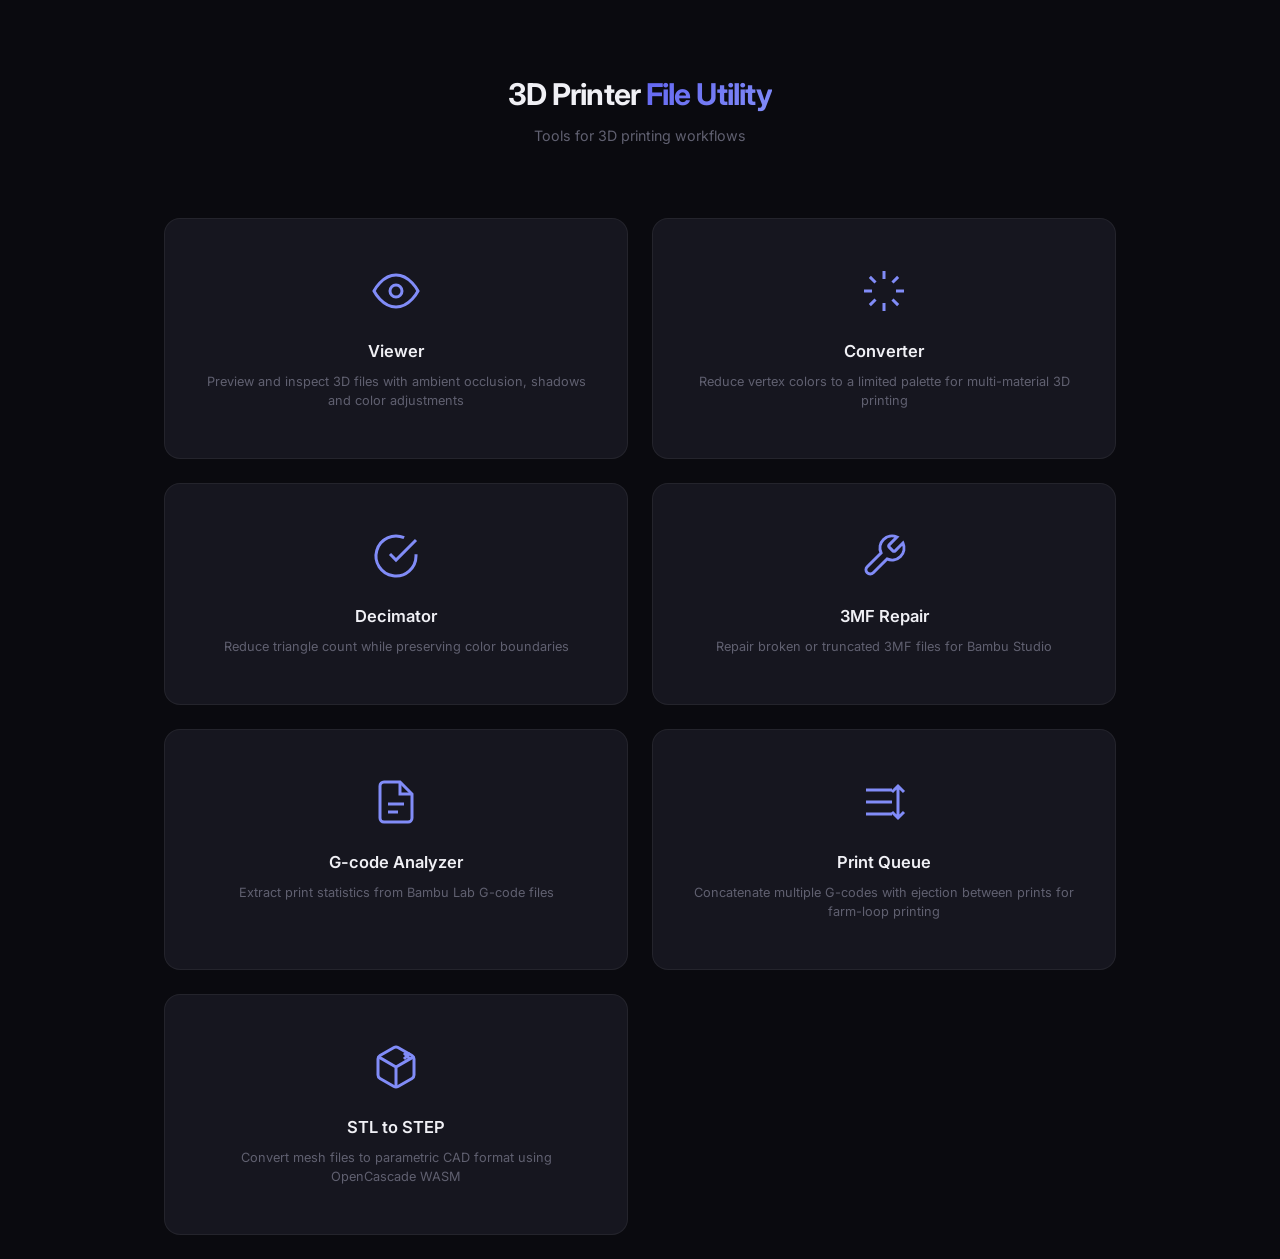
==== index.html @ 971795a5 "add repair, stl to step (experimental) and printQueue" ====
<!DOCTYPE html>
<html lang="en">
<head>
  <meta charset="UTF-8">
  <meta name="viewport" content="width=device-width, initial-scale=1.0">
  <title>3D Printer File Utility</title>
  <link rel="preconnect" href="https://fonts.googleapis.com">
  <link rel="preconnect" href="https://fonts.gstatic.com" crossorigin>
  <link href="https://fonts.googleapis.com/css2?family=Inter:wght@400;500;600;700&display=swap" rel="stylesheet">
  <link rel="stylesheet" href="styles.css">
</head>
<body>
  <div class="container">
    <header>
      <h1>3D Printer <span class="accent">File Utility</span></h1>
      <p class="subtitle">Tools for 3D printing workflows</p>
    </header>

    <div class="home-grid">
      <a href="viewer.html" class="home-card">
        <div class="home-card-icon">
          <svg viewBox="0 0 24 24" fill="none" stroke="currentColor" stroke-width="1.5">
            <path d="M1 12s4-8 11-8 11 8 11 8-4 8-11 8-11-8-11-8z"/><circle cx="12" cy="12" r="3"/>
          </svg>
        </div>
        <h2>Viewer</h2>
        <p>Preview and inspect 3D files with ambient occlusion, shadows and color adjustments</p>
      </a>

      <a href="converter.html" class="home-card">
        <div class="home-card-icon">
          <svg viewBox="0 0 24 24" fill="none" stroke="currentColor" stroke-width="1.5">
            <path d="M12 2v4M12 18v4M4.93 4.93l2.83 2.83M16.24 16.24l2.83 2.83M2 12h4M18 12h4M4.93 19.07l2.83-2.83M16.24 7.76l2.83-2.83"/>
          </svg>
        </div>
        <h2>Converter</h2>
        <p>Reduce vertex colors to a limited palette for multi-material 3D printing</p>
      </a>

      <a href="decimator.html" class="home-card">
        <div class="home-card-icon">
          <svg viewBox="0 0 24 24" fill="none" stroke="currentColor" stroke-width="1.5">
            <path d="M22 11.08V12a10 10 0 11-5.93-9.14"/>
            <polyline points="22 4 12 14.01 9 11.01"/>
          </svg>
        </div>
        <h2>Decimator</h2>
        <p>Reduce triangle count while preserving color boundaries</p>
      </a>

      <a href="repair.html" class="home-card">
        <div class="home-card-icon">
          <svg viewBox="0 0 24 24" fill="none" stroke="currentColor" stroke-width="1.5">
            <path d="M14.7 6.3a1 1 0 000 1.4l1.6 1.6a1 1 0 001.4 0l3.77-3.77a6 6 0 01-7.94 7.94l-6.91 6.91a2.12 2.12 0 01-3-3l6.91-6.91a6 6 0 017.94-7.94l-3.76 3.76z"/>
          </svg>
        </div>
        <h2>3MF Repair</h2>
        <p>Repair broken or truncated 3MF files for Bambu Studio</p>
      </a>

      <a href="gcode.html" class="home-card">
        <div class="home-card-icon">
          <svg viewBox="0 0 24 24" fill="none" stroke="currentColor" stroke-width="1.5">
            <path d="M14 2H6a2 2 0 00-2 2v16a2 2 0 002 2h12a2 2 0 002-2V8z"/>
            <path d="M14 2v6h6"/>
            <path d="M8 13h8M8 17h5"/>
          </svg>
        </div>
        <h2>G-code Analyzer</h2>
        <p>Extract print statistics from Bambu Lab G-code files</p>
      </a>

      <a href="queue.html" class="home-card">
        <div class="home-card-icon">
          <svg viewBox="0 0 24 24" fill="none" stroke="currentColor" stroke-width="1.5">
            <path d="M3 6h13M3 12h13M3 18h13"/>
            <path d="M19 4v16M22 7l-3-3-3 3M16 17l3 3 3-3"/>
          </svg>
        </div>
        <h2>Print Queue</h2>
        <p>Concatenate multiple G-codes with ejection between prints for farm-loop printing</p>
      </a>

      <a href="stl-to-step.html" class="home-card">
        <div class="home-card-icon">
          <svg viewBox="0 0 24 24" fill="none" stroke="currentColor" stroke-width="1.5">
            <path d="M21 16V8a2 2 0 00-1-1.73l-7-4a2 2 0 00-2 0l-7 4A2 2 0 003 8v8a2 2 0 001 1.73l7 4a2 2 0 002 0l7-4A2 2 0 0021 16z"/>
            <path d="M3.27 6.96L12 12.01l8.73-5.05M12 22.08V12"/>
            <path d="M16 5l3 3M19 5l-3 3"/>
          </svg>
        </div>
        <h2>STL to STEP</h2>
        <p>Convert mesh files to parametric CAD format using OpenCascade WASM</p>
      </a>
    </div>
  </div>
</body>
</html>
---- styles.css ----
/* ============================================================================
   CSS Variables & Reset
   ============================================================================ */

:root {
  /* Colors */
  --bg-primary: #0a0a0f;
  --bg-secondary: #12121a;
  --bg-card: #16161f;
  --bg-elevated: #1c1c28;
  --bg-hover: #22222e;

  --text-primary: #f0f0f5;
  --text-secondary: #a0a0b0;
  --text-muted: #606070;

  --accent-primary: #6366f1;
  --accent-secondary: #818cf8;
  --accent-glow: rgba(99, 102, 241, 0.3);

  --success: #22c55e;
  --success-muted: rgba(34, 197, 94, 0.15);
  --warning: #f59e0b;
  --error: #ef4444;
  --error-muted: rgba(239, 68, 68, 0.15);

  --border-subtle: rgba(255, 255, 255, 0.06);
  --border-default: rgba(255, 255, 255, 0.1);
  --border-hover: rgba(255, 255, 255, 0.15);

  /* Spacing */
  --space-xs: 4px;
  --space-sm: 8px;
  --space-md: 16px;
  --space-lg: 24px;
  --space-xl: 32px;
  --space-2xl: 48px;

  /* Radius */
  --radius-sm: 6px;
  --radius-md: 10px;
  --radius-lg: 16px;
  --radius-xl: 24px;

  /* Shadows */
  --shadow-sm: 0 2px 8px rgba(0, 0, 0, 0.2);
  --shadow-md: 0 4px 16px rgba(0, 0, 0, 0.3);
  --shadow-lg: 0 8px 32px rgba(0, 0, 0, 0.4);
  --shadow-glow: 0 0 40px var(--accent-glow);

  /* Transitions */
  --transition-fast: 150ms ease;
  --transition-base: 200ms ease;
  --transition-slow: 300ms ease;
}

* {
  box-sizing: border-box;
  margin: 0;
  padding: 0;
}

html {
  font-size: 15px;
}

body {
  font-family: 'Inter', -apple-system, BlinkMacSystemFont, 'Segoe UI', Roboto, sans-serif;
  background: var(--bg-primary);
  color: var(--text-primary);
  min-height: 100vh;
  line-height: 1.5;
  -webkit-font-smoothing: antialiased;
}

/* ============================================================================
   Layout
   ============================================================================ */

.container {
  max-width: 1000px;
  margin: 0 auto;
  padding: var(--space-lg);
}

/* Header */
header {
  text-align: center;
  padding: var(--space-2xl) 0;
  margin-bottom: var(--space-lg);
}

h1 {
  font-size: 2rem;
  font-weight: 700;
  letter-spacing: -0.03em;
  color: var(--text-primary);
  margin-bottom: var(--space-sm);
}

h1 .accent {
  background: linear-gradient(135deg, var(--accent-primary), var(--accent-secondary));
  -webkit-background-clip: text;
  -webkit-text-fill-color: transparent;
  background-clip: text;
}

.subtitle {
  color: var(--text-muted);
  font-size: 0.95rem;
  font-weight: 400;
}

/* Back Link */
.back-link {
  display: inline-flex;
  align-items: center;
  gap: var(--space-sm);
  color: var(--text-muted);
  text-decoration: none;
  font-size: 0.85rem;
  font-weight: 500;
  margin-bottom: var(--space-md);
  transition: color var(--transition-fast);
}

.back-link:hover {
  color: var(--accent-secondary);
}

/* Home Grid */
.home-grid {
  display: grid;
  grid-template-columns: repeat(2, 1fr);
  gap: var(--space-lg);
}

@media (max-width: 768px) {
  .home-grid {
    grid-template-columns: 1fr;
  }
}

.home-card {
  display: flex;
  flex-direction: column;
  align-items: center;
  text-align: center;
  padding: var(--space-2xl) var(--space-xl);
  background: var(--bg-card);
  border: 1px solid var(--border-subtle);
  border-radius: var(--radius-lg);
  text-decoration: none;
  color: inherit;
  transition: all var(--transition-base);
  cursor: pointer;
}

.home-card:hover {
  border-color: var(--accent-primary);
  background: var(--bg-elevated);
  box-shadow: var(--shadow-glow);
  transform: translateY(-2px);
}

.home-card-icon {
  width: 48px;
  height: 48px;
  margin-bottom: var(--space-lg);
  color: var(--accent-secondary);
}

.home-card-icon svg {
  width: 100%;
  height: 100%;
}

.home-card h2 {
  font-size: 1.1rem;
  font-weight: 600;
  color: var(--text-primary);
  margin-bottom: var(--space-sm);
  text-transform: none;
  letter-spacing: normal;
}

.home-card p {
  font-size: 0.85rem;
  color: var(--text-muted);
  line-height: 1.5;
}

/* ============================================================================
   Tabs
   ============================================================================ */

.tab-bar {
  display: flex;
  gap: var(--space-sm);
  border-bottom: 1px solid var(--border-subtle);
  margin-bottom: var(--space-lg);
  padding-bottom: var(--space-sm);
  position: sticky;
  top: 0;
  z-index: 100;
  background: var(--bg-primary);
  padding-top: var(--space-sm);
}

.tab-btn {
  display: flex;
  align-items: center;
  gap: var(--space-sm);
  padding: var(--space-sm) var(--space-md);
  font-size: 0.85rem;
  font-weight: 500;
  border: none;
  border-radius: var(--radius-md) var(--radius-md) 0 0;
  cursor: pointer;
  background: transparent;
  color: var(--text-muted);
  transition: all var(--transition-base);
  border-bottom: 2px solid transparent;
  font-family: inherit;
}

.tab-btn:hover {
  color: var(--text-secondary);
  background: var(--bg-card);
}

.tab-btn.active {
  color: var(--text-primary);
  background: var(--bg-card);
  border-bottom-color: var(--accent-primary);
}

.tab-panel {
  display: none;
}

.tab-panel.active {
  display: block;
}

/* ============================================================================
   Cards
   ============================================================================ */

.card {
  background: var(--bg-card);
  border: 1px solid var(--border-subtle);
  border-radius: var(--radius-lg);
  padding: var(--space-lg);
  margin-bottom: var(--space-md);
  transition: border-color var(--transition-base);
}

.card:hover {
  border-color: var(--border-default);
}

.card h2 {
  font-size: 0.8rem;
  font-weight: 600;
  text-transform: uppercase;
  letter-spacing: 0.08em;
  color: var(--text-muted);
  margin-bottom: var(--space-md);
}

/* ============================================================================
   File Upload
   ============================================================================ */

.file-drop-zone {
  border: 2px dashed var(--border-default);
  border-radius: var(--radius-lg);
  padding: var(--space-2xl) var(--space-xl);
  text-align: center;
  cursor: pointer;
  transition: all var(--transition-base);
  background: transparent;
}

.file-drop-zone:hover,
.file-drop-zone.dragover {
  border-color: var(--accent-primary);
  background: rgba(99, 102, 241, 0.05);
}

.file-drop-zone input {
  display: none;
}

.file-drop-zone .icon {
  width: 48px;
  height: 48px;
  margin: 0 auto var(--space-md);
  opacity: 0.4;
}

.file-drop-zone .icon svg {
  width: 100%;
  height: 100%;
  stroke: currentColor;
  stroke-width: 1.5;
  fill: none;
}

.file-drop-zone .text {
  color: var(--text-secondary);
  margin-bottom: var(--space-sm);
}

.file-drop-zone .text strong {
  color: var(--accent-secondary);
}

.file-drop-zone .supported-formats {
  font-size: 0.8rem;
  color: var(--text-muted);
}

.file-info {
  margin-top: var(--space-md);
  padding: var(--space-md);
  background: var(--success-muted);
  border-radius: var(--radius-md);
  display: none;
  border: 1px solid rgba(34, 197, 94, 0.2);
}

.file-info.show {
  display: block;
}

.file-info strong {
  color: var(--success);
}

.file-info span {
  color: var(--text-secondary);
  font-size: 0.9rem;
}

/* ============================================================================
   Toggle Switch
   ============================================================================ */

.toggle-row {
  display: flex;
  justify-content: space-between;
  align-items: center;
  padding: var(--space-sm) 0;
}

.toggle-label {
  display: flex;
  flex-direction: column;
  gap: 2px;
}

.toggle-label span:first-child {
  font-weight: 500;
  color: var(--text-primary);
  font-size: 0.95rem;
}

.toggle-help {
  font-size: 0.8rem;
  color: var(--text-muted);
  max-width: 300px;
}

.toggle-switch {
  position: relative;
  width: 44px;
  height: 24px;
  flex-shrink: 0;
}

.toggle-switch input {
  opacity: 0;
  width: 0;
  height: 0;
}

.toggle-slider {
  position: absolute;
  cursor: pointer;
  inset: 0;
  background: var(--bg-elevated);
  border-radius: 24px;
  transition: var(--transition-base);
  border: 1px solid var(--border-default);
}

.toggle-slider:before {
  position: absolute;
  content: "";
  height: 18px;
  width: 18px;
  left: 2px;
  bottom: 2px;
  background: var(--text-muted);
  border-radius: 50%;
  transition: var(--transition-base);
}

.toggle-switch input:checked + .toggle-slider {
  background: var(--accent-primary);
  border-color: var(--accent-primary);
}

.toggle-switch input:checked + .toggle-slider:before {
  transform: translateX(20px);
  background: white;
}

/* ============================================================================
   Color Pool
   ============================================================================ */

.color-grid {
  display: flex;
  flex-wrap: wrap;
  gap: var(--space-sm);
  margin-top: var(--space-md);
}

.color-grid.hidden {
  display: none;
}

.color-item {
  display: flex;
  align-items: center;
  gap: var(--space-sm);
  padding: var(--space-sm) var(--space-md);
  background: var(--bg-elevated);
  border-radius: var(--radius-md);
  font-size: 0.8rem;
  color: var(--text-secondary);
  border: 1px solid transparent;
  transition: all var(--transition-fast);
}

.color-item:hover {
  border-color: var(--border-default);
}

.color-swatch {
  width: 20px;
  height: 20px;
  border-radius: var(--radius-sm);
  box-shadow: inset 0 0 0 1px rgba(255, 255, 255, 0.1);
}

/* ============================================================================
   Parameters
   ============================================================================ */

.params-grid {
  display: grid;
  grid-template-columns: repeat(2, 1fr);
  gap: var(--space-lg);
}

@media (max-width: 600px) {
  .params-grid {
    grid-template-columns: 1fr;
  }
}

.param-group {
  display: flex;
  flex-direction: column;
  gap: var(--space-sm);
}

.param-group label {
  font-size: 0.85rem;
  font-weight: 500;
  color: var(--text-secondary);
}

.param-group input[type="number"],
.param-group select {
  padding: var(--space-md);
  border: 1px solid var(--border-default);
  border-radius: var(--radius-md);
  background: var(--bg-secondary);
  color: var(--text-primary);
  font-size: 0.95rem;
  width: 100%;
  transition: all var(--transition-fast);
}

.param-group select {
  cursor: pointer;
  appearance: none;
  background-image: url("data:image/svg+xml,%3Csvg xmlns='http://www.w3.org/2000/svg' width='12' height='12' viewBox='0 0 12 12'%3E%3Cpath fill='%23606070' d='M6 8L2 4h8z'/%3E%3C/svg%3E");
  background-repeat: no-repeat;
  background-position: right 12px center;
  padding-right: 36px;
}

.param-group select option {
  background: var(--bg-card);
}

.param-group input:focus,
.param-group select:focus {
  outline: none;
  border-color: var(--accent-primary);
  box-shadow: 0 0 0 3px var(--accent-glow);
}

.param-help {
  font-size: 0.75rem;
  color: var(--text-muted);
}

/* Mode Selector */
.mode-selector {
  display: flex;
  gap: 2px;
  background: var(--bg-elevated);
  border-radius: var(--radius-md);
  padding: 2px;
  margin-bottom: var(--space-md);
}

.mode-btn {
  flex: 1;
  padding: var(--space-sm) var(--space-md);
  border: none;
  border-radius: var(--radius-sm);
  background: transparent;
  color: var(--text-muted);
  font-size: 0.85rem;
  font-weight: 500;
  cursor: pointer;
  transition: all var(--transition-fast);
  font-family: inherit;
}

.mode-btn:hover {
  color: var(--text-secondary);
}

.mode-btn.active {
  background: var(--accent-primary);
  color: white;
}

.range-with-value {
  display: flex;
  align-items: center;
  gap: var(--space-md);
}

.param-range {
  flex: 1;
  -webkit-appearance: none;
  appearance: none;
  height: 4px;
  background: var(--bg-elevated);
  border-radius: 2px;
  outline: none;
  cursor: pointer;
}

.param-range::-webkit-slider-thumb {
  -webkit-appearance: none;
  appearance: none;
  width: 16px;
  height: 16px;
  border-radius: 50%;
  background: var(--accent-primary);
  cursor: pointer;
  box-shadow: 0 1px 4px rgba(0, 0, 0, 0.3);
}

.param-range::-moz-range-thumb {
  width: 16px;
  height: 16px;
  border-radius: 50%;
  background: var(--accent-primary);
  cursor: pointer;
  border: none;
  box-shadow: 0 1px 4px rgba(0, 0, 0, 0.3);
}

.range-value {
  min-width: 48px;
  text-align: right;
  font-size: 0.9rem;
  font-weight: 600;
  color: var(--text-primary);
  font-variant-numeric: tabular-nums;
}

/* ============================================================================
   Buttons
   ============================================================================ */

.btn-process {
  width: 100%;
  padding: var(--space-md) var(--space-xl);
  font-size: 0.95rem;
  font-weight: 600;
  border: none;
  border-radius: var(--radius-md);
  cursor: pointer;
  background: var(--accent-primary);
  color: white;
  transition: all var(--transition-base);
  display: flex;
  align-items: center;
  justify-content: center;
  gap: var(--space-sm);
}

.btn-process:hover:not(:disabled) {
  background: var(--accent-secondary);
  box-shadow: var(--shadow-glow);
}

.btn-process:disabled {
  opacity: 0.4;
  cursor: not-allowed;
}

.btn-download {
  width: 100%;
  padding: var(--space-md) var(--space-xl);
  font-size: 0.95rem;
  font-weight: 600;
  border: none;
  border-radius: var(--radius-md);
  cursor: pointer;
  background: var(--success);
  color: white;
  transition: all var(--transition-base);
  display: flex;
  align-items: center;
  justify-content: center;
  gap: var(--space-sm);
}

.btn-download:hover {
  filter: brightness(1.1);
  box-shadow: 0 0 30px rgba(34, 197, 94, 0.3);
}

/* ============================================================================
   Progress
   ============================================================================ */

.progress-container {
  display: none;
  margin-top: var(--space-lg);
}

.progress-container.show {
  display: block;
}

.progress-bar {
  height: 4px;
  background: var(--bg-elevated);
  border-radius: 2px;
  overflow: hidden;
}

.progress-bar-fill {
  height: 100%;
  background: var(--accent-primary);
  width: 0%;
  transition: width var(--transition-base);
}

.progress-text {
  margin-top: var(--space-sm);
  text-align: center;
  color: var(--text-muted);
  font-size: 0.85rem;
}

/* ============================================================================
   Results
   ============================================================================ */

.results {
  display: none;
}

.results.show {
  display: block;
}

.stats-grid {
  display: grid;
  grid-template-columns: repeat(auto-fill, minmax(140px, 1fr));
  gap: var(--space-md);
  margin-bottom: var(--space-lg);
}

.stat-item {
  padding: var(--space-md);
  background: var(--bg-elevated);
  border-radius: var(--radius-md);
  text-align: center;
  cursor: pointer;
  transition: all var(--transition-fast);
  border: 1px solid transparent;
}

.stat-item:hover {
  background: var(--bg-hover);
  border-color: var(--border-default);
}

.stat-item.locked {
  background: rgba(99, 102, 241, 0.1);
  border: 1px solid var(--accent-primary);
}

.stat-item .color-preview {
  width: 36px;
  height: 36px;
  border-radius: var(--radius-md);
  margin: 0 auto var(--space-sm);
  box-shadow: inset 0 0 0 1px rgba(255, 255, 255, 0.1);
}

.stat-item .name {
  font-weight: 500;
  font-size: 0.85rem;
  margin-bottom: 2px;
}

.stat-item .count {
  color: var(--text-muted);
  font-size: 0.75rem;
}

.mmu-index-group {
  display: flex;
  align-items: center;
  justify-content: center;
  gap: var(--space-sm);
  margin-top: var(--space-sm);
  padding-top: var(--space-sm);
  border-top: 1px solid var(--border-subtle);
}

.mmu-index-group label {
  font-size: 0.7rem;
  color: var(--text-muted);
  text-transform: uppercase;
  letter-spacing: 0.05em;
}

.mmu-index-select {
  padding: var(--space-xs) var(--space-sm);
  border: 1px solid var(--border-default);
  border-radius: var(--radius-sm);
  background: var(--bg-secondary);
  color: var(--text-primary);
  font-size: 0.8rem;
  cursor: pointer;
  min-width: 50px;
  appearance: none;
  background-image: url("data:image/svg+xml,%3Csvg xmlns='http://www.w3.org/2000/svg' width='10' height='10' viewBox='0 0 10 10'%3E%3Cpath fill='%23606070' d='M5 7L1 3h8z'/%3E%3C/svg%3E");
  background-repeat: no-repeat;
  background-position: right 6px center;
  padding-right: 22px;
}

.mmu-index-select:focus {
  outline: none;
  border-color: var(--accent-primary);
}

.mmu-index-select option {
  background: var(--bg-card);
}

/* ============================================================================
   Modal
   ============================================================================ */

.modal-overlay {
  display: none;
  position: fixed;
  inset: 0;
  background: rgba(0, 0, 0, 0.8);
  backdrop-filter: blur(4px);
  z-index: 1000;
  align-items: center;
  justify-content: center;
  padding: var(--space-lg);
}

.modal-overlay.show {
  display: flex;
}

.modal {
  background: var(--bg-card);
  border-radius: var(--radius-xl);
  padding: var(--space-xl);
  width: 100%;
  max-width: 440px;
  border: 1px solid var(--border-default);
  box-shadow: var(--shadow-lg);
}

.modal h3 {
  font-size: 1.1rem;
  font-weight: 600;
  margin-bottom: var(--space-lg);
  color: var(--text-primary);
}

.modal-group {
  margin-bottom: var(--space-lg);
}

.modal-group label {
  display: block;
  font-size: 0.8rem;
  font-weight: 500;
  color: var(--text-muted);
  margin-bottom: var(--space-sm);
  text-transform: uppercase;
  letter-spacing: 0.05em;
}

.modal-group input[type="text"] {
  width: 100%;
  padding: var(--space-md);
  border: 1px solid var(--border-default);
  border-radius: var(--radius-md);
  background: var(--bg-secondary);
  color: var(--text-primary);
  font-size: 0.95rem;
}

.modal-group input:focus {
  outline: none;
  border-color: var(--accent-primary);
  box-shadow: 0 0 0 3px var(--accent-glow);
}

.format-options {
  display: grid;
  grid-template-columns: 1fr 1fr;
  gap: var(--space-md);
}

.format-option {
  padding: var(--space-lg);
  border: 1px solid var(--border-default);
  border-radius: var(--radius-md);
  background: var(--bg-elevated);
  cursor: pointer;
  text-align: center;
  transition: all var(--transition-fast);
}

.format-option:hover {
  border-color: var(--border-hover);
}

.format-option.selected {
  border-color: var(--accent-primary);
  background: rgba(99, 102, 241, 0.1);
}

.format-option .format-icon {
  font-size: 1.5rem;
  margin-bottom: var(--space-sm);
  opacity: 0.8;
}

.format-option .format-name {
  font-weight: 600;
  font-size: 0.9rem;
  margin-bottom: 2px;
}

.format-option .format-desc {
  font-size: 0.7rem;
  color: var(--text-muted);
}

.modal-buttons {
  display: grid;
  grid-template-columns: 1fr 1fr;
  gap: var(--space-md);
  margin-top: var(--space-xl);
}

.modal-buttons button {
  padding: var(--space-md);
  border: none;
  border-radius: var(--radius-md);
  font-size: 0.9rem;
  font-weight: 600;
  cursor: pointer;
  transition: all var(--transition-fast);
}

.btn-cancel {
  background: var(--bg-elevated);
  color: var(--text-secondary);
  border: 1px solid var(--border-default);
}

.btn-cancel:hover {
  background: var(--bg-hover);
  color: var(--text-primary);
}

.btn-confirm {
  background: var(--success);
  color: white;
}

.btn-confirm:hover {
  filter: brightness(1.1);
}

/* ============================================================================
   Log
   ============================================================================ */

.log-container {
  max-height: 250px;
  overflow-y: auto;
  background: var(--bg-secondary);
  border-radius: var(--radius-md);
  padding: var(--space-md);
  font-family: 'JetBrains Mono', 'SF Mono', Monaco, monospace;
  font-size: 0.75rem;
  line-height: 1.7;
}

.log-container::-webkit-scrollbar {
  width: 6px;
}

.log-container::-webkit-scrollbar-track {
  background: transparent;
}

.log-container::-webkit-scrollbar-thumb {
  background: var(--border-default);
  border-radius: 3px;
}

.log-line {
  color: var(--text-muted);
}

.log-line.info {
  color: var(--accent-secondary);
}

.log-line.success {
  color: var(--success);
}

.log-line.highlight {
  color: var(--warning);
}

/* ============================================================================
   3D Viewer
   ============================================================================ */

.viewer-instructions {
  color: var(--text-muted);
  font-size: 0.8rem;
  margin-bottom: var(--space-md);
}

.viewer-container {
  width: 100%;
  aspect-ratio: 1 / 1;
  border-radius: var(--radius-md);
  overflow: hidden;
  background: var(--bg-secondary);
  border: 1px solid var(--border-subtle);
}

.viewer-container.compact {
  aspect-ratio: 16 / 9;
}

.viewer-wrapper {
  position: relative;
}

.viewer-grid-overlay {
  display: none;
  position: absolute;
  top: 0;
  left: 0;
  width: 100%;
  height: 100%;
  pointer-events: none;
  z-index: 5;
  border-radius: var(--radius-md);
  overflow: hidden;
}

.viewer-grid-overlay.active {
  display: block;
}

.viewer-grid-overlay .grid-minor {
  position: absolute;
  inset: 0;
  display: grid;
  grid-template-columns: repeat(6, 1fr);
  grid-template-rows: repeat(6, 1fr);
}

.viewer-grid-overlay .grid-minor > div {
  border: 1px solid rgba(128, 128, 128, 0.2);
}

.viewer-grid-overlay .grid-major {
  position: absolute;
  inset: 0;
  display: grid;
  grid-template-columns: repeat(3, 1fr);
  grid-template-rows: repeat(3, 1fr);
}

.viewer-grid-overlay .grid-major > div {
  border: 1px solid rgba(128, 128, 128, 0.5);
}

.viewer-buttons {
  position: absolute;
  bottom: var(--space-sm);
  right: var(--space-sm);
  display: flex;
  gap: 6px;
  z-index: 10;
}

.btn-viewer {
  padding: 5px 10px;
  font-size: 0.75rem;
  font-weight: 600;
  border: none;
  border-radius: var(--radius-sm);
  cursor: pointer;
  background: rgba(0, 0, 0, 0.45);
  color: white;
  display: flex;
  align-items: center;
  gap: 4px;
  backdrop-filter: blur(4px);
  transition: all var(--transition-base);
}

.btn-viewer:hover {
  background: rgba(0, 0, 0, 0.7);
}

.btn-viewer.active {
  background: var(--accent-primary);
}

.btn-viewer.active:hover {
  background: var(--accent-secondary);
}

.viewer-container canvas {
  display: block;
  width: 100% !important;
  height: 100% !important;
}

/* Viewer Settings Panel */
.viewer-settings {
  display: none;
  position: absolute;
  bottom: 40px;
  right: var(--space-sm);
  background: rgba(0, 0, 0, 0.75);
  backdrop-filter: blur(8px);
  border-radius: var(--radius-md);
  padding: var(--space-md);
  z-index: 10;
  min-width: 220px;
}

.viewer-settings.show {
  display: block;
}

.viewer-setting-row {
  display: grid;
  grid-template-columns: 1fr auto;
  grid-template-rows: auto auto;
  gap: 2px var(--space-sm);
  align-items: center;
  margin-bottom: var(--space-sm);
}

.viewer-setting-row:last-child {
  margin-bottom: 0;
}

.viewer-setting-divider {
  height: 1px;
  background: rgba(255, 255, 255, 0.15);
  margin: var(--space-xs) 0;
}

.viewer-setting-row label {
  grid-column: 1;
  grid-row: 1;
  font-size: 0.7rem;
  font-weight: 500;
  color: rgba(255, 255, 255, 0.7);
  text-transform: uppercase;
  letter-spacing: 0.04em;
}

.viewer-setting-row .setting-value {
  grid-column: 2;
  grid-row: 1;
  font-size: 0.7rem;
  color: rgba(255, 255, 255, 0.5);
  font-variant-numeric: tabular-nums;
  text-align: right;
  min-width: 32px;
}

.viewer-setting-row input[type="range"] {
  grid-column: 1 / -1;
  grid-row: 2;
  -webkit-appearance: none;
  appearance: none;
  width: 100%;
  height: 4px;
  background: rgba(255, 255, 255, 0.15);
  border-radius: 2px;
  outline: none;
  cursor: pointer;
}

.viewer-setting-row input[type="range"]::-webkit-slider-thumb {
  -webkit-appearance: none;
  appearance: none;
  width: 14px;
  height: 14px;
  border-radius: 50%;
  background: white;
  cursor: pointer;
  box-shadow: 0 1px 4px rgba(0, 0, 0, 0.4);
}

.viewer-setting-row input[type="range"]::-moz-range-thumb {
  width: 14px;
  height: 14px;
  border-radius: 50%;
  background: white;
  cursor: pointer;
  border: none;
  box-shadow: 0 1px 4px rgba(0, 0, 0, 0.4);
}

.rotation-buttons {
  grid-column: 1 / -1;
  grid-row: 2;
  display: flex;
  gap: 6px;
}

.btn-rotate {
  flex: 1;
  padding: 4px 0;
  font-size: 0.7rem;
  font-weight: 600;
  border: 1px solid rgba(255, 255, 255, 0.2);
  border-radius: var(--radius-sm);
  background: rgba(255, 255, 255, 0.08);
  color: rgba(255, 255, 255, 0.8);
  cursor: pointer;
  transition: all var(--transition-fast);
}

.btn-rotate:hover {
  background: rgba(255, 255, 255, 0.18);
  border-color: rgba(255, 255, 255, 0.35);
}

/* ============================================================================
   Picked Palette
   ============================================================================ */

.picked-palette-grid {
  display: flex;
  flex-wrap: wrap;
  gap: var(--space-sm);
  margin: var(--space-md) 0;
}

.picked-palette-empty {
  color: var(--text-muted);
  font-size: 0.85rem;
  padding: var(--space-lg);
  text-align: center;
  width: 100%;
}

.picked-color-item {
  display: flex;
  align-items: center;
  gap: var(--space-sm);
  padding: var(--space-sm) var(--space-md);
  background: var(--bg-elevated);
  border-radius: var(--radius-md);
  transition: all var(--transition-fast);
  border: 1px solid transparent;
}

.picked-color-item:hover {
  border-color: var(--border-default);
}

.picked-color-swatch {
  width: 24px;
  height: 24px;
  border-radius: var(--radius-sm);
  box-shadow: inset 0 0 0 1px rgba(255, 255, 255, 0.1);
}

.picked-color-name {
  font-size: 0.8rem;
  color: var(--text-secondary);
}

.picked-color-remove {
  width: 18px;
  height: 18px;
  border: none;
  background: var(--error-muted);
  color: var(--error);
  border-radius: 50%;
  cursor: pointer;
  font-size: 10px;
  display: flex;
  align-items: center;
  justify-content: center;
  opacity: 0;
  transition: all var(--transition-fast);
  margin-left: auto;
}

.picked-color-item:hover .picked-color-remove {
  opacity: 1;
}

.picked-color-remove:hover {
  background: var(--error);
  color: white;
}

.btn-clear-palette {
  padding: var(--space-sm) var(--space-md);
  border: 1px solid var(--error);
  background: transparent;
  color: var(--error);
  border-radius: var(--radius-md);
  cursor: pointer;
  font-size: 0.8rem;
  font-weight: 500;
  transition: all var(--transition-fast);
}

.btn-clear-palette:hover {
  background: var(--error-muted);
}

/* ============================================================================
   Texture Preview
   ============================================================================ */

.texture-comparison {
  display: flex;
  align-items: center;
  justify-content: center;
  gap: var(--space-xl);
  flex-wrap: wrap;
}

.texture-box {
  text-align: center;
}

.texture-label {
  font-size: 0.75rem;
  font-weight: 500;
  text-transform: uppercase;
  letter-spacing: 0.05em;
  color: var(--text-muted);
  margin-bottom: var(--space-sm);
}

.texture-preview {
  background: var(--bg-secondary);
  border-radius: var(--radius-md);
  padding: var(--space-sm);
  display: inline-block;
  border: 1px solid var(--border-subtle);
}

.texture-preview .texture-canvas {
  max-width: 280px;
  max-height: 280px;
  border-radius: var(--radius-sm);
  image-rendering: pixelated;
}

.texture-arrow {
  font-size: 1.5rem;
  color: var(--accent-primary);
  opacity: 0.5;
}

@media (max-width: 700px) {
  .texture-comparison {
    flex-direction: column;
  }
  .texture-arrow {
    transform: rotate(90deg);
  }
}

/* ============================================================================
   Loader
   ============================================================================ */

.loader-overlay {
  display: none;
  position: fixed;
  inset: 0;
  background: rgba(0, 0, 0, 0.85);
  backdrop-filter: blur(8px);
  z-index: 2000;
  align-items: center;
  justify-content: center;
}

.loader-overlay.show {
  display: flex;
}

.loader-content {
  text-align: center;
}

.loader-spinner {
  width: 40px;
  height: 40px;
  border: 3px solid var(--border-default);
  border-top-color: var(--accent-primary);
  border-radius: 50%;
  animation: spin 0.7s linear infinite;
  margin: 0 auto var(--space-md);
}

.loader-text {
  color: var(--text-secondary);
  font-size: 0.9rem;
}

@keyframes spin {
  to { transform: rotate(360deg); }
}

/* ============================================================================
   Pick Feedback Animation
   ============================================================================ */

.pick-feedback {
  position: fixed;
  width: 24px;
  height: 24px;
  border-radius: 50%;
  pointer-events: none;
  transform: translate(-50%, -50%) scale(0.5);
  opacity: 1;
  z-index: 9999;
  border: 2px solid white;
  box-shadow: 0 2px 8px rgba(0, 0, 0, 0.3);
}

.pick-feedback.animate {
  animation: pickPulse 0.4s ease-out forwards;
}

@keyframes pickPulse {
  0% {
    transform: translate(-50%, -50%) scale(0.5);
    opacity: 1;
  }
  100% {
    transform: translate(-50%, -50%) scale(1.8);
    opacity: 0;
  }
}

/* ============================================================================
   Responsive
   ============================================================================ */

@media (max-width: 600px) {
  html {
    font-size: 14px;
  }

  .container {
    padding: var(--space-md);
  }

  header {
    padding: var(--space-xl) 0;
  }

  h1 {
    font-size: 1.6rem;
  }

  .tab-bar {
    gap: var(--space-xs);
  }

  .tab-btn {
    flex: 1;
    justify-content: center;
  }

  .card {
    padding: var(--space-md);
  }

  .file-drop-zone {
    padding: var(--space-xl) var(--space-md);
  }

  .stats-grid {
    grid-template-columns: repeat(2, 1fr);
  }

  .viewer-container {
    aspect-ratio: 1 / 1;
  }
}

/* ============================================================================
   G-code Analyzer
   ============================================================================ */

.gcode-thumbnail-container {
  text-align: center;
}

.gcode-thumbnail {
  max-width: 100%;
  max-height: 400px;
  border-radius: var(--radius-md);
  border: 1px solid var(--border-subtle);
  background: var(--bg-secondary);
}

.gcode-stats-grid {
  display: grid;
  grid-template-columns: repeat(auto-fill, minmax(180px, 1fr));
  gap: var(--space-md);
}

.gcode-stat-item {
  padding: var(--space-md);
  background: var(--bg-elevated);
  border-radius: var(--radius-md);
  border: 1px solid transparent;
  transition: border-color var(--transition-fast);
}

.gcode-stat-item:hover {
  border-color: var(--border-default);
}

.gcode-stat-label {
  font-size: 0.75rem;
  font-weight: 500;
  text-transform: uppercase;
  letter-spacing: 0.05em;
  color: var(--text-muted);
  margin-bottom: var(--space-xs);
}

.gcode-stat-value {
  font-size: 1rem;
  font-weight: 600;
  color: var(--text-primary);
  word-break: break-word;
}

.gcode-table-wrapper {
  overflow-x: auto;
}

.gcode-table {
  width: 100%;
  border-collapse: collapse;
  font-size: 0.85rem;
}

.gcode-table th {
  text-align: left;
  padding: var(--space-sm) var(--space-md);
  font-size: 0.75rem;
  font-weight: 600;
  text-transform: uppercase;
  letter-spacing: 0.05em;
  color: var(--text-muted);
  border-bottom: 1px solid var(--border-default);
}

.gcode-table td {
  padding: var(--space-sm) var(--space-md);
  color: var(--text-secondary);
  border-bottom: 1px solid var(--border-subtle);
}

.gcode-table tr:last-child td {
  border-bottom: none;
}

.filament-swatch {
  display: inline-block;
  border-radius: 3px;
  vertical-align: middle;
  margin-right: var(--space-sm);
  box-shadow: inset 0 0 0 1px rgba(255, 255, 255, 0.15);
  padding: 0px 5px;
}

.gcode-stat-waste {
  border: 1px solid rgba(245, 158, 11, 0.3);
  background: rgba(245, 158, 11, 0.08);
}

.gcode-stat-waste .gcode-stat-value {
  color: var(--warning);
}

@media (max-width: 600px) {
  .gcode-stats-grid {
    grid-template-columns: repeat(2, 1fr);
  }
}

/* ── 3MF Repair ── */
.repair-log {
  font-family: "Cascadia Code", "Fira Code", monospace;
  font-size: 0.8rem;
  line-height: 1.6;
  max-height: 400px;
  overflow-y: auto;
  padding: var(--space-sm);
  background: var(--bg-secondary);
  border-radius: var(--radius-sm);
}

.repair-log-line {
  padding: 2px 0;
}

.repair-log-ok { color: var(--accent-secondary); }
.repair-log-warn { color: #fab387; }
.repair-log-error { color: #f38ba8; }

.repair-summary {
  margin-bottom: var(--space-md);
  color: var(--text-secondary);
  line-height: 1.5;
}

/* ============================================================================
   Print Queue
   ============================================================================ */

.queue-list {
  display: flex;
  flex-direction: column;
  gap: var(--space-sm);
}

.queue-item {
  display: grid;
  grid-template-columns: auto 28px 80px 1fr auto;
  align-items: center;
  gap: var(--space-md);
  padding: var(--space-sm) var(--space-md);
  background: var(--bg-secondary);
  border: 1px solid var(--border-subtle);
  border-radius: var(--radius-md);
  transition: all var(--transition-fast);
  cursor: default;
}

.queue-item:hover {
  border-color: var(--border-default);
}

.queue-item.dragging {
  opacity: 0.4;
}

.queue-item.drag-over {
  border-color: var(--accent-primary);
  background: rgba(99, 102, 241, 0.08);
}

.queue-handle {
  color: var(--text-muted);
  cursor: grab;
  display: flex;
  align-items: center;
}

.queue-handle:active {
  cursor: grabbing;
}

.queue-index {
  font-weight: 600;
  color: var(--text-muted);
  font-variant-numeric: tabular-nums;
  text-align: center;
}

.queue-thumb {
  width: 80px;
  height: 80px;
  border-radius: var(--radius-sm);
  overflow: hidden;
  background: var(--bg-elevated);
  display: flex;
  align-items: center;
  justify-content: center;
}

.queue-thumb img {
  width: 100%;
  height: 100%;
  object-fit: cover;
  display: block;
}

.queue-thumb-placeholder {
  color: var(--text-muted);
  font-size: 0.9rem;
}

.queue-meta {
  display: flex;
  flex-direction: column;
  gap: var(--space-xs);
  min-width: 0;
}

.queue-name {
  font-size: 0.9rem;
  font-weight: 500;
  color: var(--text-primary);
  overflow: hidden;
  text-overflow: ellipsis;
  white-space: nowrap;
}

.queue-stats {
  display: flex;
  gap: var(--space-md);
  font-size: 0.8rem;
  color: var(--text-secondary);
  font-variant-numeric: tabular-nums;
}

.queue-remove {
  background: transparent;
  border: 1px solid var(--border-default);
  border-radius: var(--radius-sm);
  color: var(--text-muted);
  width: 32px;
  height: 32px;
  display: flex;
  align-items: center;
  justify-content: center;
  cursor: pointer;
  transition: all var(--transition-fast);
}

.queue-remove:hover {
  color: var(--error);
  border-color: var(--error);
  background: var(--error-muted);
}

.end-gcode-header {
  display: flex;
  justify-content: space-between;
  align-items: center;
  gap: var(--space-md);
  flex-wrap: wrap;
}

.end-gcode-toolbar {
  display: flex;
  gap: var(--space-xs);
}

.end-gcode-toolbar .btn-secondary {
  display: inline-flex;
  align-items: center;
  gap: 4px;
  padding: 4px 10px;
  font-size: 0.8rem;
}

.param-help kbd {
  display: inline-block;
  padding: 1px 5px;
  font-family: "Cascadia Code", "Fira Code", monospace;
  font-size: 0.72rem;
  color: var(--text-secondary);
  background: var(--bg-elevated);
  border: 1px solid var(--border-default);
  border-radius: 4px;
  margin: 0 2px;
}

.end-gcode-editor {
  width: 100%;
  height: 320px;
  border: 1px solid var(--border-default);
  border-radius: var(--radius-md);
  overflow: hidden;
}

.end-gcode-editor:focus-within {
  border-color: var(--accent-primary);
  box-shadow: 0 0 0 3px var(--accent-glow);
}

.end-gcode-actions {
  margin-top: var(--space-sm);
  display: flex;
  justify-content: flex-end;
}

.btn-secondary {
  padding: var(--space-sm) var(--space-md);
  background: var(--bg-elevated);
  color: var(--text-secondary);
  border: 1px solid var(--border-default);
  border-radius: var(--radius-sm);
  font-size: 0.85rem;
  cursor: pointer;
  font-family: inherit;
  transition: all var(--transition-fast);
}

.btn-secondary:hover {
  background: var(--bg-hover);
  color: var(--text-primary);
}

.summary-value {
  font-size: 1rem;
  font-weight: 600;
  color: var(--text-primary);
  padding: var(--space-md);
  background: var(--bg-secondary);
  border: 1px solid var(--border-default);
  border-radius: var(--radius-md);
  font-variant-numeric: tabular-nums;
}

.text-input {
  width: 100%;
  padding: var(--space-md);
  background: var(--bg-secondary);
  color: var(--text-primary);
  border: 1px solid var(--border-default);
  border-radius: var(--radius-md);
  font-size: 0.95rem;
  font-family: inherit;
  transition: border-color var(--transition-fast);
}

.text-input:focus {
  outline: none;
  border-color: var(--accent-primary);
  box-shadow: 0 0 0 3px var(--accent-glow);
}

@media (max-width: 600px) {
  .queue-item {
    grid-template-columns: auto 24px 60px 1fr auto;
    gap: var(--space-sm);
  }
  .queue-thumb {
    width: 60px;
    height: 60px;
  }
}
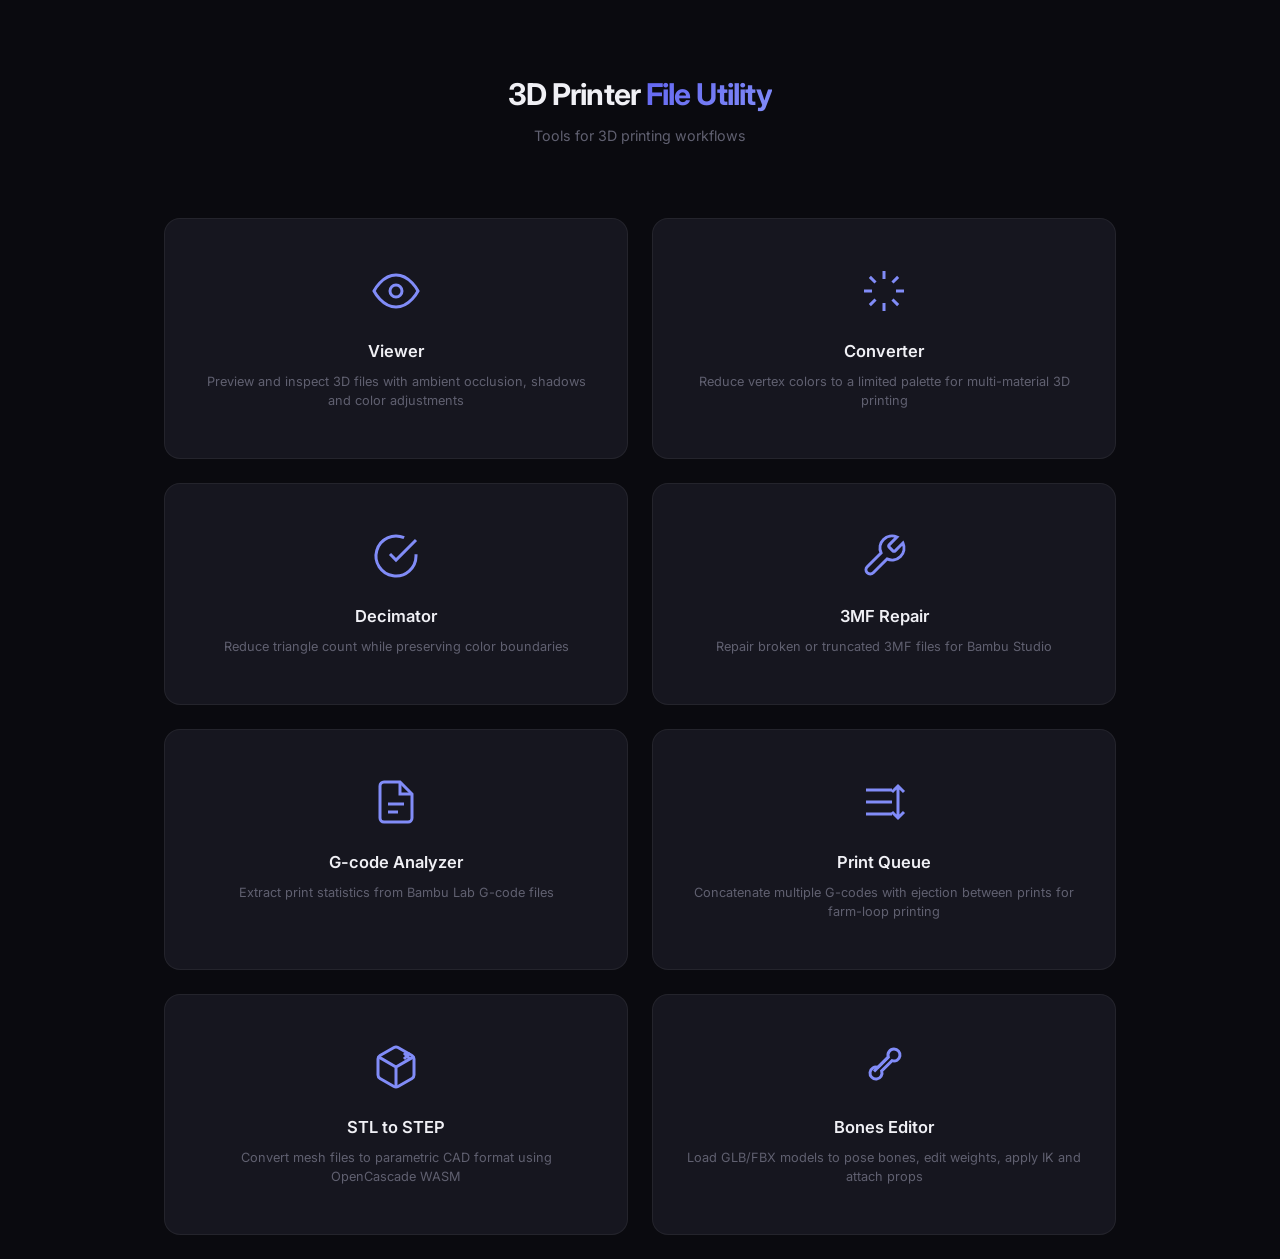
==== commit 0c9f8d48: "merge bones editor in this tool" ====
--- a/index.html
+++ b/index.html
@@ -92,6 +92,17 @@
         <h2>STL to STEP</h2>
         <p>Convert mesh files to parametric CAD format using OpenCascade WASM</p>
       </a>
+
+      <a href="bones.html" class="home-card">
+        <div class="home-card-icon">
+          <svg viewBox="0 0 24 24" fill="none" stroke="currentColor" stroke-width="1.5">
+            <path d="M17 3a3 3 0 00-2.83 4L9 12.17a3 3 0 101.83 1.83L16 8.83A3 3 0 1017 3z"/>
+            <path d="M14.17 7L7 14.17"/>
+          </svg>
+        </div>
+        <h2>Bones Editor</h2>
+        <p>Load GLB/FBX models to pose bones, edit weights, apply IK and attach props</p>
+      </a>
     </div>
   </div>
 </body>
--- a/styles.css
+++ b/styles.css
@@ -1830,3 +1830,123 @@
     height: 60px;
   }
 }
+
+/* ── Export toast (non-blocking progress) ──────────────────────────────── */
+.export-toast {
+  position: fixed;
+  bottom: var(--space-lg);
+  right: var(--space-lg);
+  width: 360px;
+  max-width: calc(100vw - var(--space-xl));
+  background: var(--bg-elevated);
+  border: 1px solid var(--border-default);
+  border-radius: var(--radius-lg);
+  padding: var(--space-md);
+  box-shadow: var(--shadow-lg);
+  z-index: 1000;
+  transform: translateY(120%);
+  opacity: 0;
+  pointer-events: none;
+  transition: transform var(--transition-slow), opacity var(--transition-slow);
+}
+
+.export-toast.show {
+  transform: translateY(0);
+  opacity: 1;
+  pointer-events: auto;
+}
+
+.export-toast.success {
+  border-color: var(--success);
+}
+
+.export-toast.error {
+  border-color: var(--error);
+}
+
+.export-toast-header {
+  display: flex;
+  align-items: center;
+  gap: var(--space-sm);
+  margin-bottom: var(--space-sm);
+}
+
+.export-toast-title {
+  flex: 1;
+  font-size: 0.9rem;
+  font-weight: 600;
+  color: var(--text-primary);
+}
+
+.export-toast-spinner {
+  width: 14px;
+  height: 14px;
+  border: 2px solid var(--border-default);
+  border-top-color: var(--accent-primary);
+  border-radius: 50%;
+  animation: export-toast-spin 0.7s linear infinite;
+  flex-shrink: 0;
+}
+
+.export-toast.success .export-toast-spinner {
+  border: 2px solid var(--success);
+  animation: none;
+  background: var(--success);
+}
+
+.export-toast.error .export-toast-spinner {
+  border: 2px solid var(--error);
+  animation: none;
+  background: var(--error);
+}
+
+@keyframes export-toast-spin {
+  to { transform: rotate(360deg); }
+}
+
+.export-toast-close {
+  background: transparent;
+  border: none;
+  color: var(--text-muted);
+  font-size: 1.4rem;
+  line-height: 1;
+  cursor: pointer;
+  padding: 0 4px;
+  transition: color var(--transition-fast);
+}
+
+.export-toast-close:hover {
+  color: var(--error);
+}
+
+.export-toast-message {
+  font-size: 0.8rem;
+  color: var(--text-secondary);
+  font-variant-numeric: tabular-nums;
+  font-family: "Cascadia Code", "Fira Code", monospace;
+  margin-bottom: var(--space-sm);
+  overflow-wrap: anywhere;
+}
+
+.export-toast-bar {
+  height: 4px;
+  background: var(--bg-secondary);
+  border-radius: 2px;
+  overflow: hidden;
+}
+
+.export-toast-bar-fill {
+  height: 100%;
+  width: 0%;
+  background: var(--accent-primary);
+  border-radius: 2px;
+  transition: width var(--transition-fast), background-color var(--transition-base);
+}
+
+.export-toast.success .export-toast-bar-fill {
+  background: var(--success);
+}
+
+.export-toast.error .export-toast-bar-fill {
+  background: var(--error);
+}
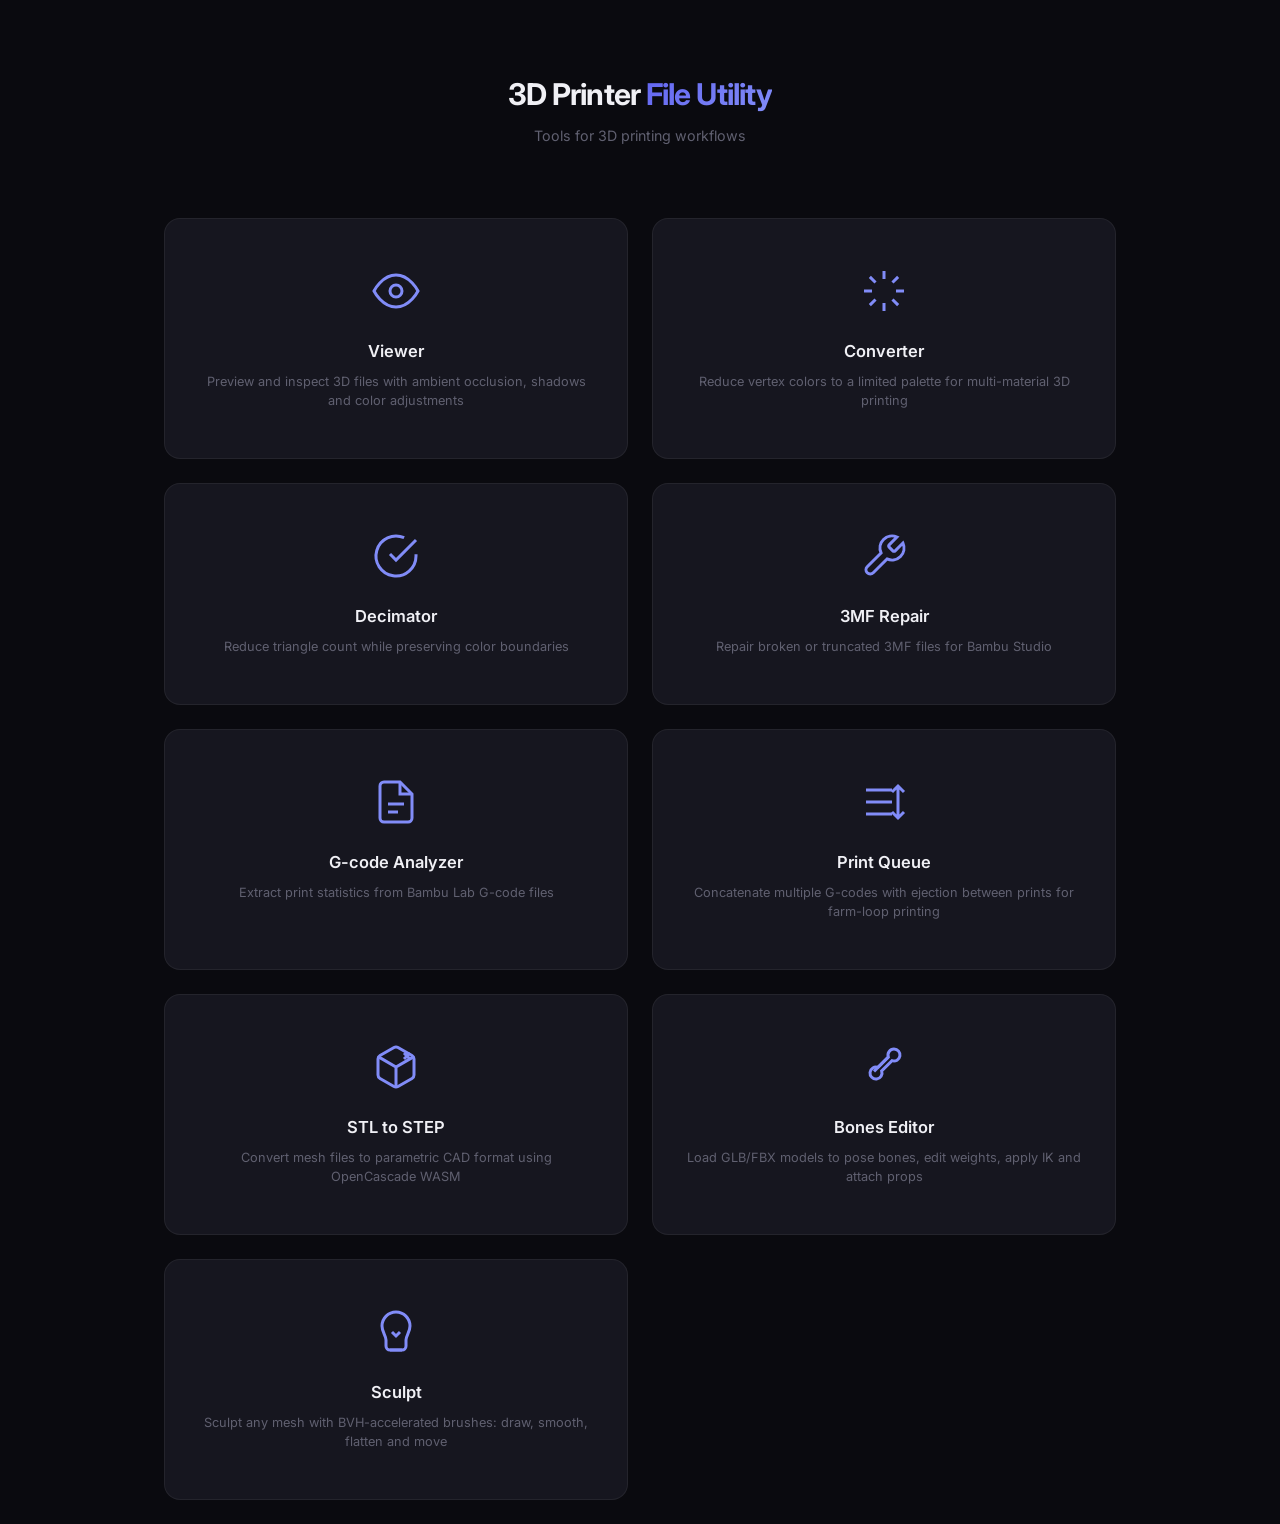
==== commit e32e1636: "add sculpt page" ====
--- a/index.html
+++ b/index.html
@@ -103,6 +103,17 @@
         <h2>Bones Editor</h2>
         <p>Load GLB/FBX models to pose bones, edit weights, apply IK and attach props</p>
       </a>
+
+      <a href="sculpt.html" class="home-card">
+        <div class="home-card-icon">
+          <svg viewBox="0 0 24 24" fill="none" stroke="currentColor" stroke-width="1.5">
+            <path d="M12 2a7 7 0 00-7 7c0 3 2 5 2 7v3a2 2 0 002 2h6a2 2 0 002-2v-3c0-2 2-4 2-7a7 7 0 00-7-7z"/>
+            <path d="M9 21h6M10 12l2 2 2-2"/>
+          </svg>
+        </div>
+        <h2>Sculpt</h2>
+        <p>Sculpt any mesh with BVH-accelerated brushes: draw, smooth, flatten and move</p>
+      </a>
     </div>
   </div>
 </body>
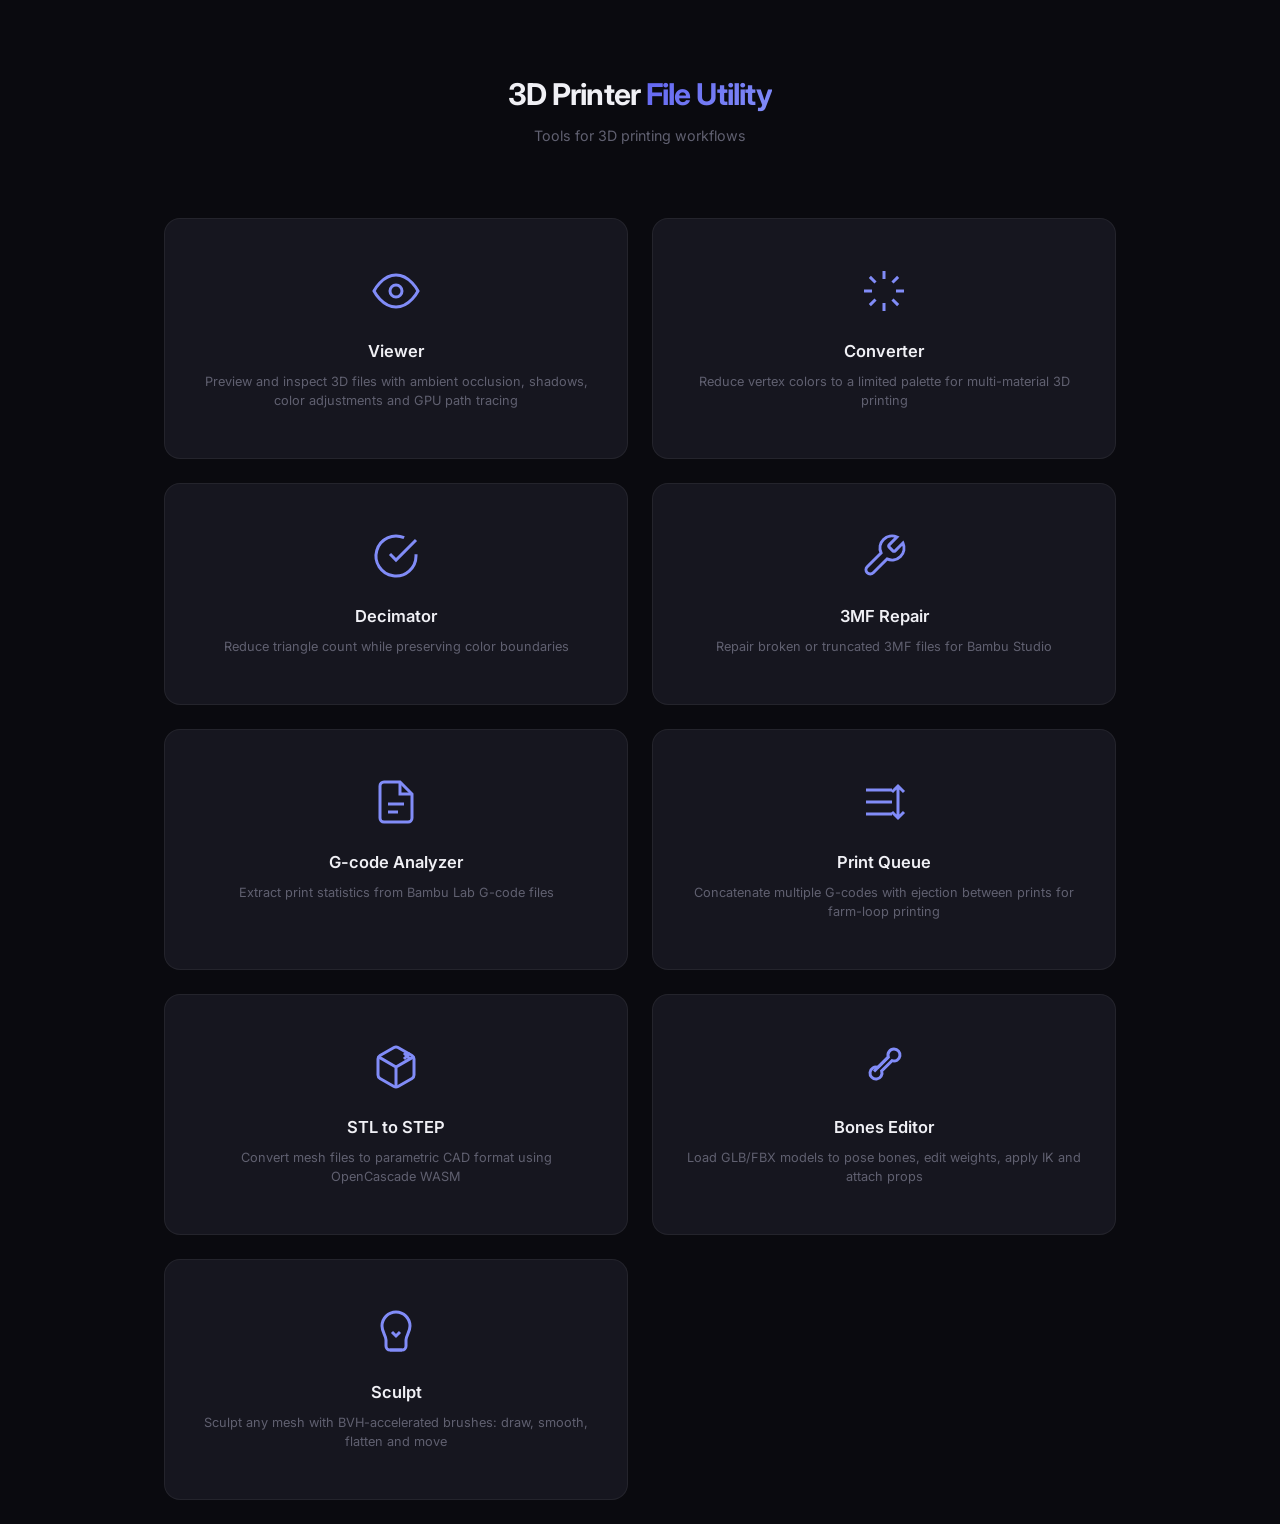
==== commit af4e817f: "feat(viewer): rendu path-tracé GPU derrière une case Ray Le viewer gagne un mode raytracing : un pat" ====
--- a/index.html
+++ b/index.html
@@ -24,8 +24,11 @@
           </svg>
         </div>
         <h2>Viewer</h2>
-        <p>Preview and inspect 3D files with ambient occlusion, shadows and color adjustments</p>
+        <p>Preview and inspect 3D files with ambient occlusion, shadows, color adjustments and GPU path tracing</p>
       </a>
+
+      <!-- render.html is still served, just not listed: path tracing now lives
+           behind the viewer's Ray toggle. -->
 
       <a href="converter.html" class="home-card">
         <div class="home-card-icon">
--- a/styles.css
+++ b/styles.css
@@ -990,6 +990,7 @@
 }
 
 .viewer-container {
+  position: relative;   /* the path tracer's canvas is laid over the raster one */
   width: 100%;
   aspect-ratio: 1 / 1;
   border-radius: var(--radius-md);
@@ -1090,7 +1091,56 @@
   height: 100% !important;
 }
 
+/* The path tracer's canvas sits on top of the raster one in the same container;
+   only one of the two is ever visible. It takes no pointer events: OrbitControls
+   is bound to the raster canvas underneath, and that is what has to keep
+   receiving the drags in both modes. */
+.viewer-container canvas.raytrace-canvas {
+  position: absolute;
+  top: 0;
+  left: 0;
+  pointer-events: none;
+}
+
+.modal-note {
+  margin: 0 0 var(--space-md);
+  font-size: 13px;
+  color: var(--text-secondary);
+}
+
 /* Viewer Settings Panel */
+/* Render page: path tracing sample progress */
+.render-progress {
+  position: absolute;
+  top: 12px;
+  left: 12px;
+  display: flex;
+  align-items: center;
+  gap: 8px;
+  padding: 6px 10px;
+  border-radius: 6px;
+  background: rgba(0, 0, 0, 0.55);
+  color: #fff;
+  font-size: 11px;
+  letter-spacing: 0.02em;
+  pointer-events: none;
+}
+
+.render-progress-bar {
+  width: 90px;
+  height: 4px;
+  border-radius: 2px;
+  background: rgba(255, 255, 255, 0.2);
+  overflow: hidden;
+}
+
+.render-progress-bar > div {
+  height: 100%;
+  width: 0;
+  background: var(--accent-primary);
+  transition: width 0.2s linear;
+}
+
 .viewer-settings {
   display: none;
   position: absolute;
